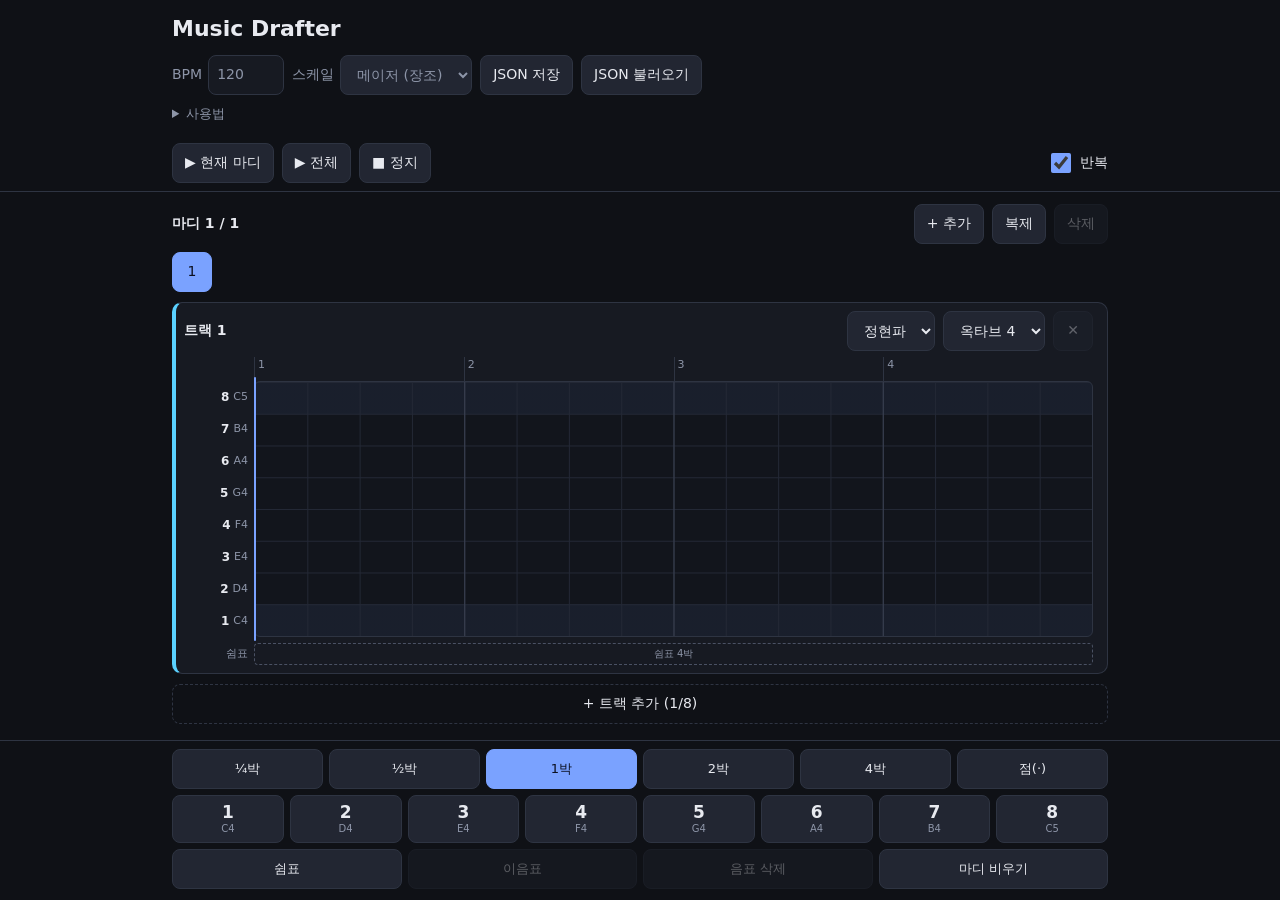
==== index.html @ f71ce266 "Add Music Drafter: measure-based web composer for GitHub Pages Single-page, build-free app (static H" ====
<!doctype html>
<html lang="ko">
<head>
  <meta charset="utf-8">
  <meta name="viewport" content="width=device-width, initial-scale=1, viewport-fit=cover">
  <meta name="theme-color" content="#0f1116">
  <meta name="description" content="마디 단위로 작곡하고 바로 반복 재생해 보는 웹 작곡 스케치북">
  <title>Music Drafter</title>
  <link rel="icon" href="data:image/svg+xml,<svg xmlns='http://www.w3.org/2000/svg' viewBox='0 0 100 100'><text y='.9em' font-size='90'>🎵</text></svg>">
  <link rel="stylesheet" href="style.css">
  <script type="module" src="js/main.js"></script>
</head>
<body>
  <header class="wrap head">
    <h1>Music Drafter</h1>
    <div class="settings">
      <label>BPM <input id="bpm" data-set="bpm" type="number" min="30" max="300" step="1" inputmode="numeric"></label>
      <label>스케일
        <select id="scale" data-set="scale">
          <option value="major">메이저 (장조)</option>
          <option value="minor">마이너 (단조)</option>
        </select>
      </label>
      <button data-act="save">JSON 저장</button>
      <button data-act="open">JSON 불러오기</button>
      <input id="file" type="file" accept=".json,application/json" hidden>
    </div>
    <details class="help">
      <summary>사용법</summary>
      <ul>
        <li>격자를 탭하면 선택한 길이의 음표가 그 자리에 놓입니다. 아래 <b>1~8</b> 버튼은 커서(파란 선) 위치에 차례로 입력합니다.</li>
        <li>음표를 탭하면 선택됩니다. 길이 버튼으로 길이를 바꾸고, 이음표·음표 삭제를 쓸 수 있습니다. 음 높이는 같은 자리의 다른 줄을 탭하면 바뀝니다. 드럼 트랙은 탭하면 지워집니다.</li>
        <li><b>쉼표</b>는 커서부터 선택한 길이만큼 비웁니다. 음표가 없는 구간은 모두 쉼표입니다.</li>
        <li><b>이음표</b>는 바로 다음에 오는 같은 높이의 음과 끊김 없이 이어 재생합니다. 마디를 넘어서도 이어집니다.</li>
        <li>박자 눈금(1 2 3 4)을 탭하면 커서를 옮깁니다. 재생 중에 편집해도 바로 반영됩니다.</li>
      </ul>
    </details>
  </header>

  <nav class="transport" aria-label="재생">
    <div class="wrap">
      <button data-act="play" data-mode="measure">▶ 현재 마디</button>
      <button data-act="play" data-mode="song">▶ 전체</button>
      <button data-act="stop">■ 정지</button>
      <label class="check"><input id="loop" data-set="loop" type="checkbox"> 반복</label>
    </div>
  </nav>

  <main class="wrap">
    <section class="measures" aria-label="마디">
      <div class="measure-bar">
        <strong id="measure-info"></strong>
        <button id="add-measure" data-act="addMeasure">+ 추가</button>
        <button id="copy-measure" data-act="copyMeasure">복제</button>
        <button id="del-measure" data-act="delMeasure">삭제</button>
      </div>
      <div id="tabs" class="tabs"></div>
    </section>
    <section id="lanes" aria-label="트랙"></section>
    <button id="add-track" class="add-track" data-act="addTrack"></button>
  </main>

  <footer class="palette" aria-label="입력">
    <div class="wrap">
      <div id="durs" class="row durs">
        <button data-act="dur" data-v="1">¼박</button>
        <button data-act="dur" data-v="2">½박</button>
        <button data-act="dur" data-v="4">1박</button>
        <button data-act="dur" data-v="8">2박</button>
        <button data-act="dur" data-v="16">4박</button>
        <button id="dot" data-act="dot" title="점음표: 길이 ×1.5">점(·)</button>
      </div>
      <div id="degs" class="row degs"></div>
      <div class="row acts">
        <button data-act="rest">쉼표</button>
        <button id="tie" data-act="tie">이음표</button>
        <button id="del" data-act="del">음표 삭제</button>
        <button data-act="clear">마디 비우기</button>
      </div>
    </div>
  </footer>

  <div id="toast" class="toast" role="status" aria-live="polite"></div>
</body>
</html>
---- style.css ----
:root {
  --bg: #0f1116;
  --panel: #171a22;
  --raised: #222632;
  --line: #2e3442;
  --text: #e8eaf0;
  --muted: #8d95a8;
  --accent: #7aa2ff;
  --play: #ffd166;
  --keys: 56px;
  --row: 28px;
  color-scheme: dark;
}

* { box-sizing: border-box; }
html { -webkit-text-size-adjust: 100%; }
body {
  margin: 0;
  background: var(--bg);
  color: var(--text);
  font: 14px/1.4 system-ui, -apple-system, "Segoe UI", Roboto, "Apple SD Gothic Neo", "Noto Sans KR", sans-serif;
}
.wrap { max-width: 960px; margin: 0 auto; padding: 0 12px; }

button, select, input { font: inherit; color: inherit; }
button, select {
  min-height: 40px;
  padding: 0 12px;
  border: 1px solid var(--line);
  border-radius: 8px;
  background: var(--raised);
  cursor: pointer;
  touch-action: manipulation;
  -webkit-tap-highlight-color: transparent;
}
button { white-space: nowrap; }
button:disabled { opacity: .35; cursor: default; }
button.on { background: var(--accent); border-color: var(--accent); color: #0b1020; }
:focus-visible { outline: 2px solid var(--accent); outline-offset: 2px; }
input[type=number] {
  width: 76px;
  min-height: 40px;
  padding: 0 8px;
  border: 1px solid var(--line);
  border-radius: 8px;
  background: var(--panel);
}

/* header */
.head h1 { margin: 14px 0 10px; font-size: 18px; }
.settings { display: flex; flex-wrap: wrap; align-items: center; gap: 8px; }
.settings label { display: flex; align-items: center; gap: 6px; color: var(--muted); }
.help { margin-top: 10px; color: var(--muted); font-size: 13px; }
.help summary { cursor: pointer; }
.help ul { margin: 6px 0 0; padding-left: 18px; }
.help b { color: var(--text); }

/* transport (stays on top while scrolling) */
.transport {
  position: sticky;
  top: 0;
  z-index: 5;
  margin-top: 12px;
  border-bottom: 1px solid var(--line);
  background: rgba(15, 17, 22, .96);
}
.transport .wrap { display: flex; align-items: center; gap: 8px; padding-top: 8px; padding-bottom: 8px; }
.check { display: flex; align-items: center; gap: 6px; margin-left: auto; }
.check input { width: 20px; height: 20px; accent-color: var(--accent); }

/* measures */
.measure-bar { display: flex; align-items: center; gap: 8px; margin: 12px 0 8px; }
.measure-bar strong { margin-right: auto; }
.tabs { position: relative; display: flex; gap: 6px; padding-bottom: 6px; overflow-x: auto; }
.tab { flex: none; min-width: 40px; padding: 0 8px; }
.tab.play { box-shadow: inset 0 -3px 0 var(--play); }

/* lanes — grid geometry: 16 steps (4 per beat) × 8 degrees, matching song.js */
#lanes { display: grid; gap: 8px; margin-top: 4px; }
.lane {
  padding: 8px 14px 8px 8px;
  border: 1px solid var(--line);
  border-left: 4px solid var(--c);
  border-radius: 10px;
  background: var(--panel);
}
.lane-head { display: flex; align-items: center; gap: 8px; margin-bottom: 6px; }
.lane-head strong { margin-right: auto; }
.del-track { width: 40px; padding: 0; }
.roll { display: grid; grid-template-columns: var(--keys) 1fr; column-gap: 6px; }
.ruler {
  display: grid;
  grid-template-columns: repeat(16, 1fr);
  height: 24px;
  color: var(--muted);
  font-size: 11px;
  cursor: pointer;
}
.ruler span { padding-left: 3px; border-left: 1px solid transparent; }
.ruler span:nth-child(4n + 1) { border-left-color: var(--line); }
.keys { display: grid; grid-template-rows: repeat(8, 1fr); color: var(--muted); font-size: 11px; }
.keys span { display: flex; align-items: center; justify-content: flex-end; gap: 4px; white-space: nowrap; }
.keys b { color: var(--text); font-size: 12px; }
.grid {
  position: relative;
  height: calc(var(--row) * 8);
  border: 1px solid var(--line);
  border-radius: 6px;
  background:
    linear-gradient(90deg, #3b4253 1px, transparent 1px) 0 0 / 25% 100%,
    linear-gradient(90deg, #232835 1px, transparent 1px) 0 0 / 6.25% 100%,
    linear-gradient(#232835 1px, transparent 1px) 0 0 / 100% 12.5%,
    linear-gradient(rgba(122, 162, 255, .07) 12.5%, transparent 12.5% 87.5%, rgba(122, 162, 255, .07) 87.5%),
    #12151c;
  cursor: crosshair;
  touch-action: manipulation;
  user-select: none;
  -webkit-user-select: none;
  -webkit-touch-callout: none;
  -webkit-tap-highlight-color: transparent;
}
.mini .grid { height: 40px; cursor: pointer; }
.lane-pick {
  display: flex;
  flex-direction: column;
  justify-content: center;
  min-height: 0;
  padding: 0 6px;
  font-size: 12px;
  line-height: 1.2;
  text-align: left;
}
.lane-pick small { color: var(--muted); font-size: 10px; }

.note {
  position: absolute;
  height: 12.5%;
  display: flex;
  align-items: center;
  padding: 0 4px;
  border-radius: 4px;
  background: var(--c);
  box-shadow: inset 0 0 0 1px rgba(0, 0, 0, .35);
  color: #0b1020;
  font-size: 11px;
  font-weight: 700;
}
.mini .note { border-radius: 2px; }
.note.on { z-index: 1; outline: 2px solid #fff; outline-offset: 1px; }
/* tie arcs: below the note's end (outgoing) and, for a tie coming from the previous measure, its start */
.note.tie::after,
.note.tied::before {
  content: "";
  position: absolute;
  top: 100%;
  width: 18px;
  height: 7px;
  border: 2px solid var(--c);
  border-top: 0;
  border-radius: 0 0 18px 18px;
}
.note.tie::after { right: -9px; }
.note.tied::before { left: -9px; }
.note.open::after { border-style: dashed; opacity: .7; }
.cursor {
  position: absolute;
  top: -5px;
  bottom: -5px;
  width: 2px;
  margin-left: -1px;
  border-radius: 1px;
  background: var(--accent);
  pointer-events: none;
}
.playhead { position: absolute; top: 0; bottom: 0; background: rgba(255, 209, 102, .2); pointer-events: none; }
.rests { position: relative; height: 22px; margin-top: 6px; }
.rest {
  position: absolute;
  top: 0;
  bottom: 0;
  display: grid;
  place-items: center;
  overflow: hidden;
  border: 1px dashed #4a5163;
  border-radius: 4px;
  color: var(--muted);
  font-size: 10px;
  white-space: nowrap;
}
.rest-key { align-self: center; margin-top: 6px; color: var(--muted); font-size: 11px; text-align: right; }
.add-track { width: 100%; margin: 10px 0 16px; border-style: dashed; background: transparent; }

/* input palette (stays at the bottom) */
.palette {
  position: sticky;
  bottom: 0;
  z-index: 5;
  padding: 8px 0 calc(8px + env(safe-area-inset-bottom));
  border-top: 1px solid var(--line);
  background: rgba(15, 17, 22, .96);
}
.palette .wrap { display: grid; gap: 6px; }
.row { display: grid; gap: 6px; }
.durs { grid-template-columns: repeat(6, minmax(0, 1fr)); }
.degs { grid-template-columns: repeat(8, minmax(0, 1fr)); }
.acts { grid-template-columns: repeat(4, minmax(0, 1fr)); }
.palette button { padding: 0 2px; font-size: 13px; }
.degs button {
  display: flex;
  flex-direction: column;
  align-items: center;
  justify-content: center;
  min-height: 48px;
  line-height: 1.15;
}
.degs b { font-size: 17px; }
.degs small { color: var(--muted); font-size: 10px; }
.degs span { font-size: 11px; }

.toast {
  position: fixed;
  left: 50%;
  bottom: 190px;
  z-index: 10;
  max-width: calc(100% - 32px);
  padding: 10px 14px;
  border-radius: 10px;
  background: #2b3142;
  box-shadow: 0 6px 24px rgba(0, 0, 0, .4);
  opacity: 0;
  pointer-events: none;
  transform: translate(-50%, 8px);
  transition: opacity .2s, transform .2s;
}
.toast.show { opacity: 1; transform: translate(-50%, 0); }

@media (min-width: 720px) {
  :root { --row: 32px; --keys: 64px; }
  .head h1 { font-size: 22px; }
}

@media (max-width: 380px) {
  .transport .wrap { gap: 6px; }
  .transport button { padding: 0 8px; font-size: 13px; }
  .palette .wrap, .row { gap: 4px; }
  .palette button { padding: 0; font-size: 12px; }
  .degs span { font-size: 10px; letter-spacing: -.5px; }
}
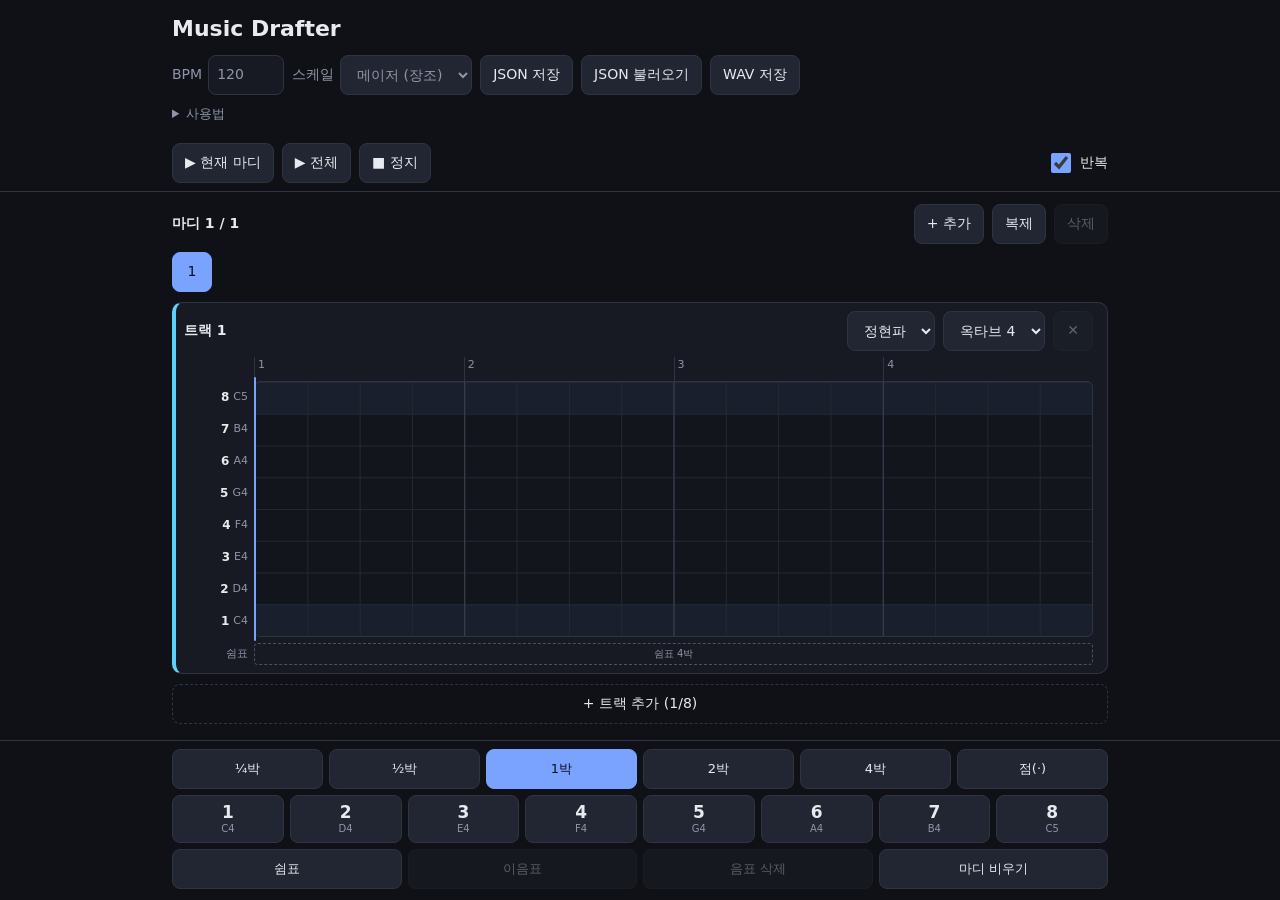
==== commit 93da39de: "Add WAV export of the whole song Renders every measure once at the current tempo in an OfflineAudioC" ====
--- a/index.html
+++ b/index.html
@@ -23,6 +23,7 @@
       </label>
       <button data-act="save">JSON 저장</button>
       <button data-act="open">JSON 불러오기</button>
+      <button data-act="wav">WAV 저장</button>
       <input id="file" type="file" accept=".json,application/json" hidden>
     </div>
     <details class="help">
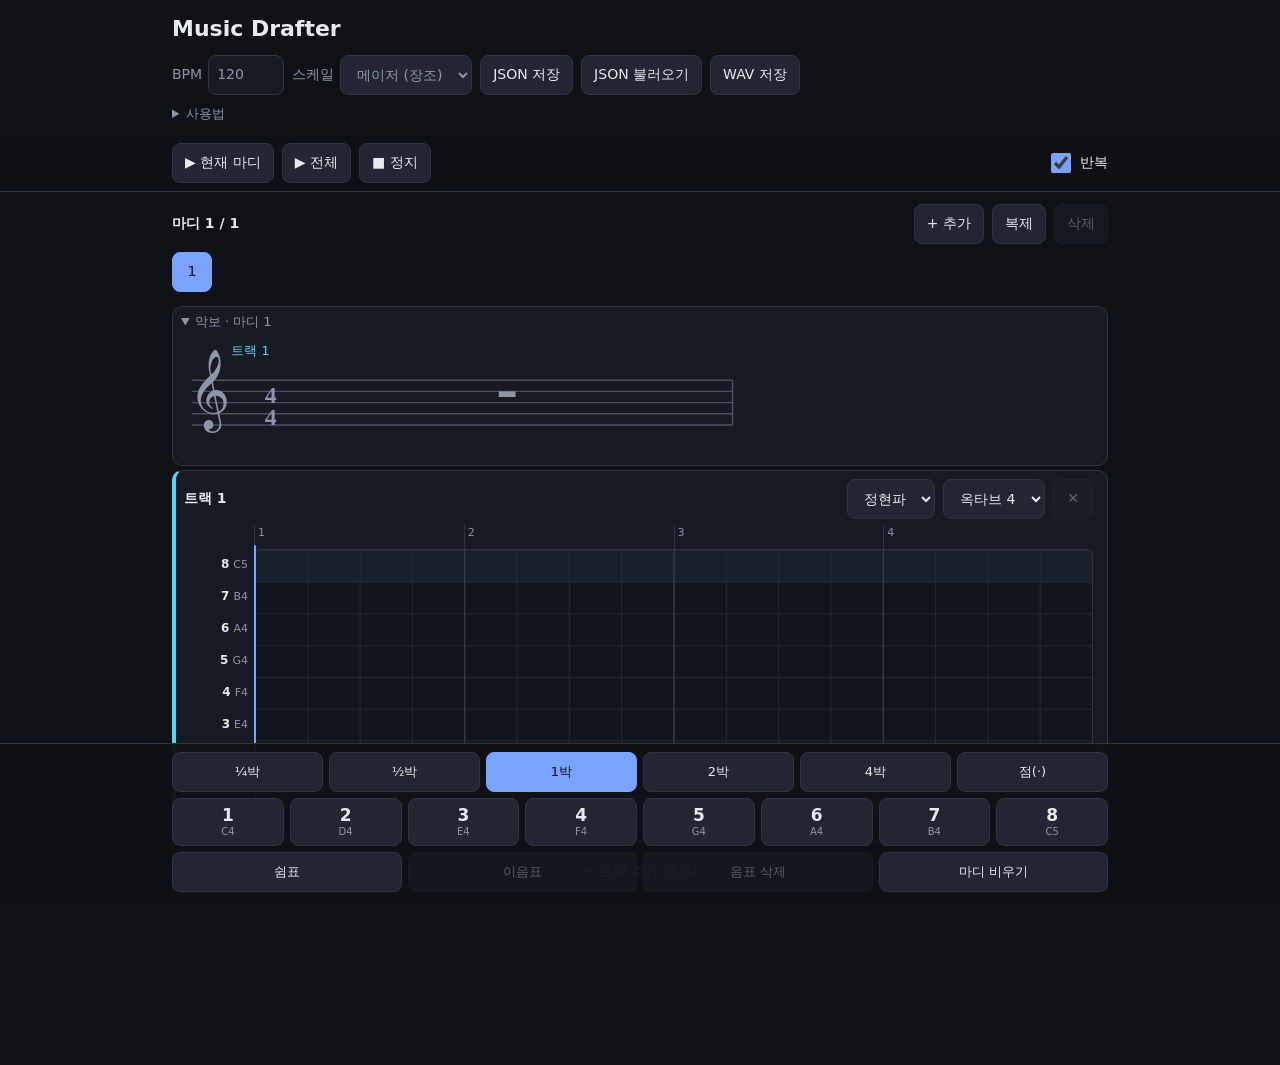
==== commit 2afd1550: "Add a staff view that follows playback Shows the displayed measure of every track as a staff (SVG): " ====
--- a/index.html
+++ b/index.html
@@ -7,6 +7,7 @@
   <meta name="description" content="마디 단위로 작곡하고 바로 반복 재생해 보는 웹 작곡 스케치북">
   <title>Music Drafter</title>
   <link rel="icon" href="data:image/svg+xml,<svg xmlns='http://www.w3.org/2000/svg' viewBox='0 0 100 100'><text y='.9em' font-size='90'>🎵</text></svg>">
+  <link rel="stylesheet" href="https://fonts.googleapis.com/css2?family=Noto+Music&text=%F0%9D%84%9E%F0%9D%84%9F%F0%9D%84%A2%E2%99%AD&display=swap">
   <link rel="stylesheet" href="style.css">
   <script type="module" src="js/main.js"></script>
 </head>
@@ -57,6 +58,10 @@
       </div>
       <div id="tabs" class="tabs"></div>
     </section>
+    <details class="score-panel" open>
+      <summary id="score-title">악보</summary>
+      <div id="score" class="score"></div>
+    </details>
     <section id="lanes" aria-label="트랙"></section>
     <button id="add-track" class="add-track" data-act="addTrack"></button>
   </main>
--- a/style.css
+++ b/style.css
@@ -189,6 +189,31 @@
 }
 .rest-key { align-self: center; margin-top: 6px; color: var(--muted); font-size: 11px; text-align: right; }
 .add-track { width: 100%; margin: 10px 0 16px; border-style: dashed; background: transparent; }
+
+/* score (staff view): clef and flat glyphs come from the Noto Music subset loaded in index.html */
+.score-panel { margin-top: 8px; padding: 6px 8px; border: 1px solid var(--line); border-radius: 10px; background: var(--panel); }
+.score-panel summary { color: var(--muted); font-size: 13px; cursor: pointer; }
+.score svg { display: block; width: 100%; max-width: 560px; height: auto; margin-top: 10px; overflow: visible; }
+.score text { fill: var(--muted); }
+.score .clef, .score .flat { font-family: "Noto Music", "Segoe UI Symbol", "Apple Symbols", serif; }
+.score .clef { font-size: 34px; }
+.score .flat { font-size: 20px; }
+.score .meter { font: 700 17px Georgia, "Times New Roman", serif; text-anchor: middle; }
+.score .tlabel { font-size: 9px; }
+.score .tlabel { fill: var(--c); }
+.score .staff, .score .ledger { stroke: #4a5163; }
+.score .sign { fill: var(--muted); }
+.score .nt { fill: var(--c); stroke: var(--c); }
+.score .rest { fill: var(--muted); stroke: var(--muted); }
+.score ellipse, .score circle, .score rect { stroke: none; }
+.score .line, .score .tie { fill: none; stroke-width: 1.4; }
+.score .hollow { fill: none; stroke: inherit; stroke-width: 1.6; }
+.score .tie.open { stroke-dasharray: 2 2; }
+.score .dur { opacity: .2; }
+.score .nt.live { fill: #fff; stroke: #fff; }
+.score .nt.live .dur { fill: var(--c); opacity: .55; }
+.score .score-head { stroke: var(--play); stroke-width: 2; }
+.score .off { display: none; }
 
 /* input palette (stays at the bottom) */
 .palette {
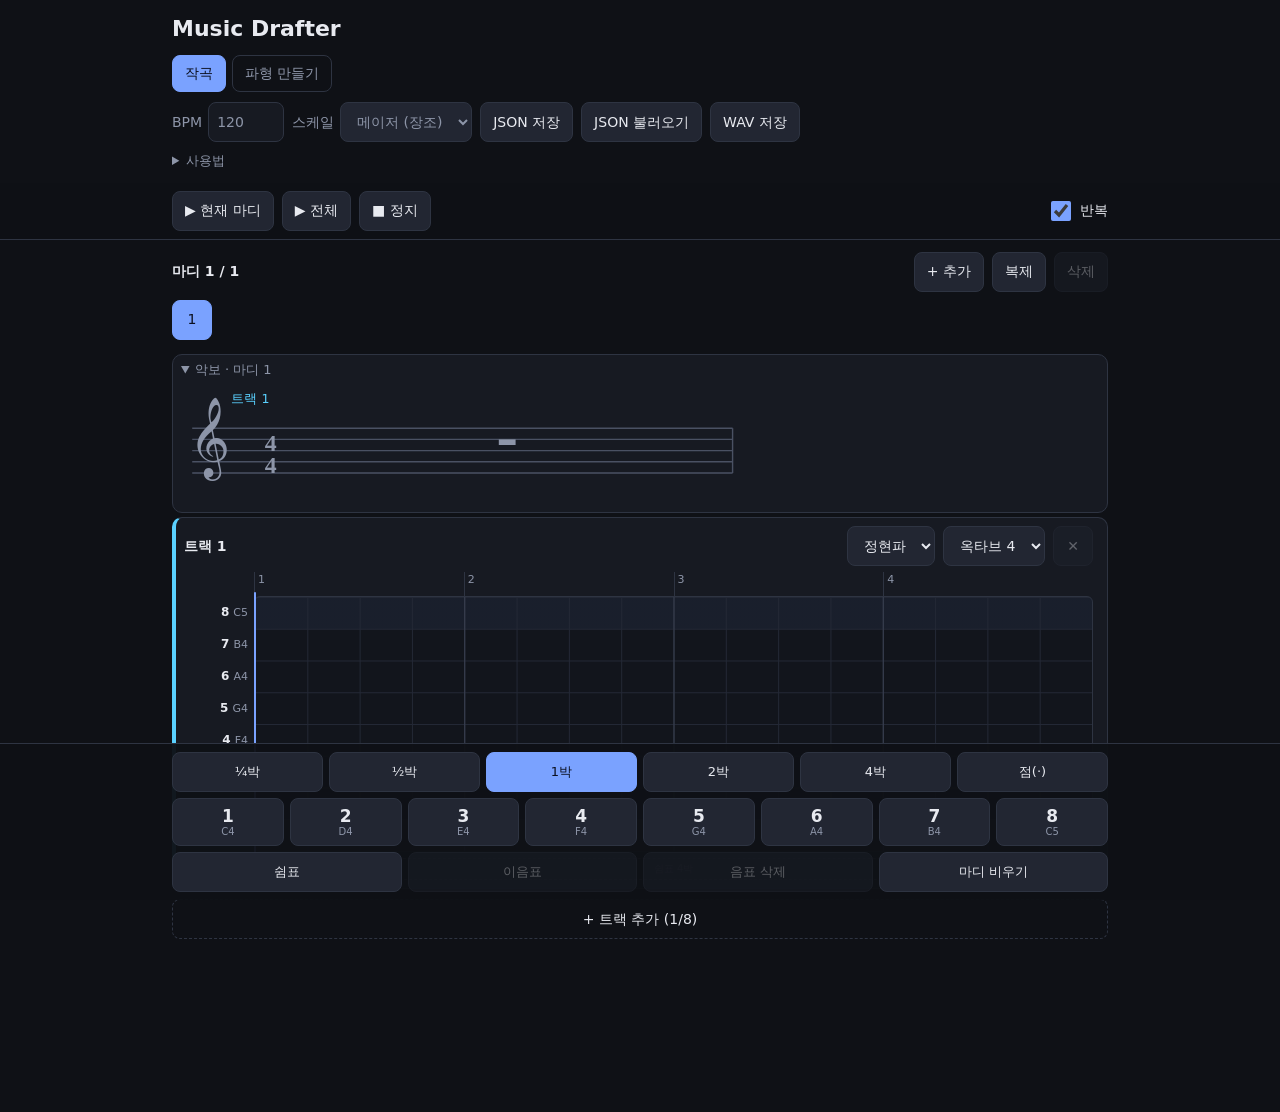
==== commit 9ec3b449: "Add a waveform lab page for drawing custom waves New lab.html page, linked from both pages through t" ====
--- a/index.html
+++ b/index.html
@@ -14,6 +14,10 @@
 <body>
   <header class="wrap head">
     <h1>Music Drafter</h1>
+    <nav class="pages" aria-label="페이지">
+      <a href="index.html" aria-current="page">작곡</a>
+      <a href="lab.html">파형 만들기</a>
+    </nav>
     <div class="settings">
       <label>BPM <input id="bpm" data-set="bpm" type="number" min="30" max="300" step="1" inputmode="numeric"></label>
       <label>스케일
--- a/style.css
+++ b/style.css
@@ -54,6 +54,17 @@
 .help summary { cursor: pointer; }
 .help ul { margin: 6px 0 0; padding-left: 18px; }
 .help b { color: var(--text); }
+
+/* page tabs (composer / waveform lab) */
+.pages { display: flex; gap: 6px; margin-bottom: 10px; }
+.pages a {
+  padding: 8px 12px;
+  border: 1px solid var(--line);
+  border-radius: 8px;
+  color: var(--muted);
+  text-decoration: none;
+}
+.pages a[aria-current="page"] { background: var(--accent); border-color: var(--accent); color: #0b1020; }
 
 /* transport (stays on top while scrolling) */
 .transport {
@@ -259,6 +270,19 @@
 }
 .toast.show { opacity: 1; transform: translate(-50%, 0); }
 
+/* waveform lab page */
+.lab { display: grid; gap: 12px; margin-top: 4px; margin-bottom: 24px; }
+.lab section { padding: 10px; border: 1px solid var(--line); border-radius: 10px; background: var(--panel); }
+.lab h2 { margin: 0 0 8px; font-size: 15px; }
+#wave { display: block; width: 100%; height: 220px; border-radius: 6px; background: #12151c; cursor: crosshair; touch-action: none; }
+.presets { display: grid; grid-template-columns: repeat(5, minmax(0, 1fr)); gap: 6px; margin-top: 8px; }
+.presets button { padding: 0 4px; }
+.hint { margin: 8px 0 0; color: var(--muted); font-size: 13px; }
+.sound { display: grid; gap: 10px; }
+.sound label { color: var(--muted); }
+.sound strong { margin-left: 6px; color: var(--text); }
+#pitch { width: 100%; accent-color: var(--accent); }
+
 @media (min-width: 720px) {
   :root { --row: 32px; --keys: 64px; }
   .head h1 { font-size: 22px; }
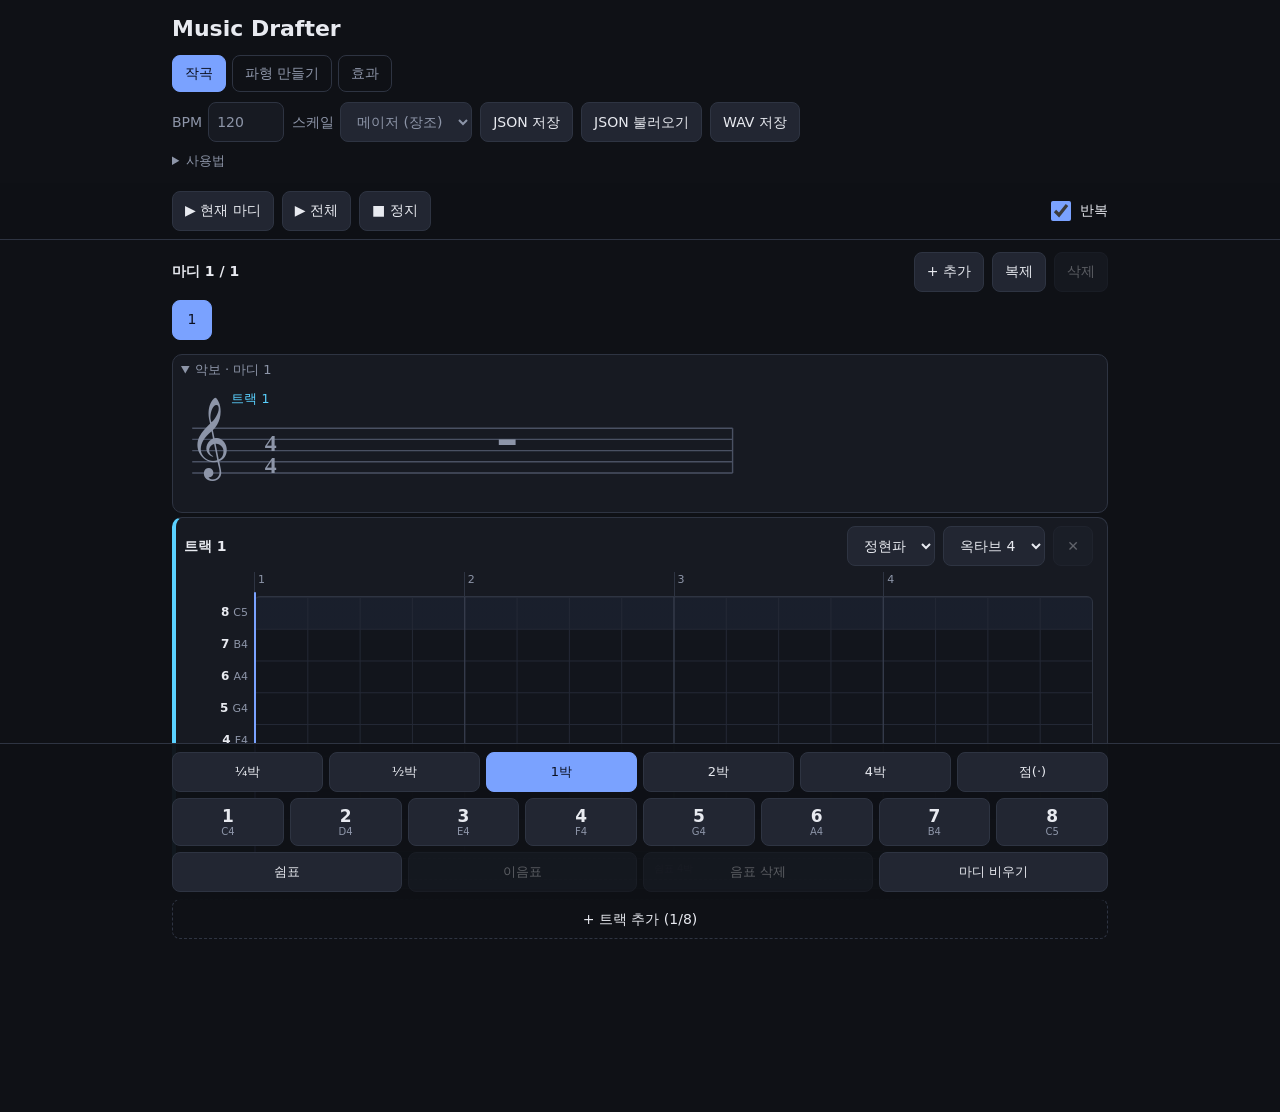
==== commit 8b6796a1: "Add an effects page and keep the song across page switches New fx.html page that loops the composed " ====
--- a/index.html
+++ b/index.html
@@ -17,6 +17,7 @@
     <nav class="pages" aria-label="페이지">
       <a href="index.html" aria-current="page">작곡</a>
       <a href="lab.html">파형 만들기</a>
+      <a href="fx.html">효과</a>
     </nav>
     <div class="settings">
       <label>BPM <input id="bpm" data-set="bpm" type="number" min="30" max="300" step="1" inputmode="numeric"></label>
--- a/style.css
+++ b/style.css
@@ -55,7 +55,7 @@
 .help ul { margin: 6px 0 0; padding-left: 18px; }
 .help b { color: var(--text); }
 
-/* page tabs (composer / waveform lab) */
+/* page tabs (composer / waveform lab / effects) */
 .pages { display: flex; gap: 6px; margin-bottom: 10px; }
 .pages a {
   padding: 8px 12px;
@@ -270,10 +270,12 @@
 }
 .toast.show { opacity: 1; transform: translate(-50%, 0); }
 
+/* panel pages (waveform lab, effects) */
+.panels { display: grid; gap: 12px; margin-top: 4px; margin-bottom: 24px; }
+.panels section { padding: 10px; border: 1px solid var(--line); border-radius: 10px; background: var(--panel); }
+.panels h2 { margin: 0 0 8px; font-size: 15px; }
+
 /* waveform lab page */
-.lab { display: grid; gap: 12px; margin-top: 4px; margin-bottom: 24px; }
-.lab section { padding: 10px; border: 1px solid var(--line); border-radius: 10px; background: var(--panel); }
-.lab h2 { margin: 0 0 8px; font-size: 15px; }
 #wave { display: block; width: 100%; height: 220px; border-radius: 6px; background: #12151c; cursor: crosshair; touch-action: none; }
 .presets { display: grid; grid-template-columns: repeat(5, minmax(0, 1fr)); gap: 6px; margin-top: 8px; }
 .presets button { padding: 0 4px; }
@@ -283,6 +285,18 @@
 .sound strong { margin-left: 6px; color: var(--text); }
 #pitch { width: 100%; accent-color: var(--accent); }
 
+/* effects page */
+.song-info { margin: 0 0 8px; }
+.buttons { display: flex; flex-wrap: wrap; gap: 8px; }
+.effects { display: grid; gap: 8px; margin-top: 8px; }
+.fx { padding: 10px; border: 1px solid var(--line); border-radius: 8px; }
+.fx:has(:checked) { border-color: var(--accent); }
+.fx-name { display: flex; align-items: center; gap: 8px; font-weight: 600; }
+.fx-name input { width: 20px; height: 20px; accent-color: var(--accent); }
+.param { display: grid; gap: 2px; margin-top: 8px; color: var(--muted); font-size: 13px; }
+.param output { margin-left: 4px; color: var(--text); }
+.param input { width: 100%; accent-color: var(--accent); }
+
 @media (min-width: 720px) {
   :root { --row: 32px; --keys: 64px; }
   .head h1 { font-size: 22px; }
